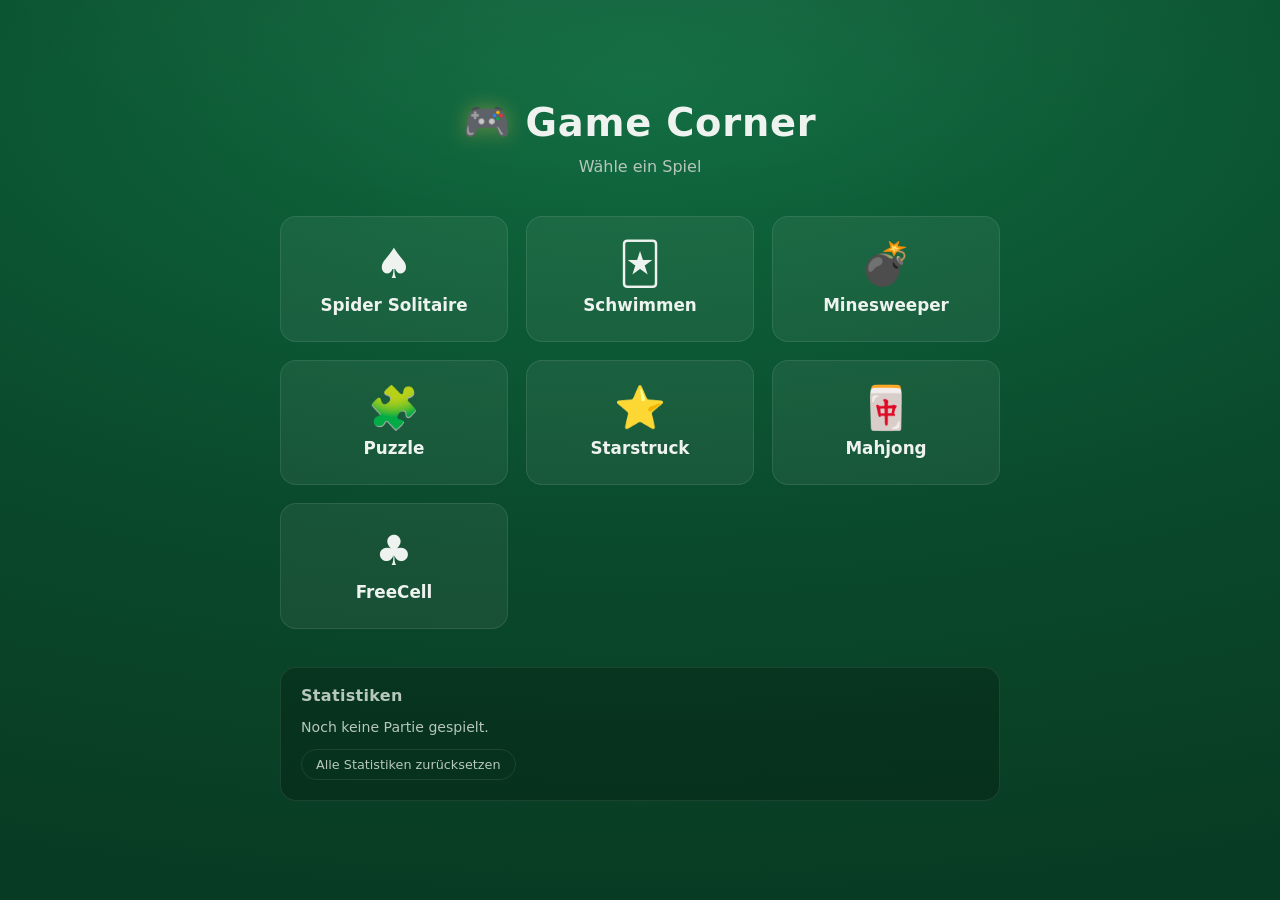
==== index.html @ 25af7669 "Initial commit" ====
<!DOCTYPE html>
<html lang="de">
<head>
<meta charset="UTF-8">
<meta name="viewport" content="width=device-width, initial-scale=1.0">
<title>Game Corner</title>
<link rel="manifest" href="manifest.webmanifest">
<meta name="theme-color" content="#0a4a2c">
<link rel="apple-touch-icon" href="icons/icon-180.png">
<meta name="apple-mobile-web-app-capable" content="yes">
<meta name="apple-mobile-web-app-status-bar-style" content="black">
<meta name="apple-mobile-web-app-title" content="Game Corner">
<link rel="stylesheet" href="hub.css">
</head>
<body>

  <div id="hub">
    <div class="hub-brand">
      <span class="hub-icon">🎮</span>
      <h1>Game Corner</h1>
    </div>
    <p class="hub-sub">Wähle ein Spiel</p>

    <div class="tile-grid">
      <a class="tile" href="games/spider/index.html">
        <span class="tile-icon">♠</span>
        <span class="tile-title">Spider Solitaire</span>
      </a>
      <a class="tile" href="games/schwimmen/index.html">
        <span class="tile-icon">🃏</span>
        <span class="tile-title">Schwimmen</span>
      </a>
      <a class="tile nur-rechner" href="games/minesweeper/index.html">
        <span class="tile-icon">💣</span>
        <span class="tile-title">Minesweeper</span>
      </a>
      <a class="tile nur-rechner" href="games/puzzle/index.html">
        <span class="tile-icon">🧩</span>
        <span class="tile-title">Puzzle</span>
      </a>
      <a class="tile" href="games/starstruck/index.html">
        <span class="tile-icon">⭐</span>
        <span class="tile-title">Starstruck</span>
      </a>
      <a class="tile" href="games/mahjong/index.html">
        <span class="tile-icon">🀄</span>
        <span class="tile-title">Mahjong</span>
      </a>
      <a class="tile" href="games/freecell/index.html">
        <span class="tile-icon">♣</span>
        <span class="tile-title">FreeCell</span>
      </a>
    </div>

    <p class="rechner-hinweis">Minesweeper und Puzzle brauchen eine Maus – die gibt es am Rechner.</p>

    <section id="hub-stats">
      <h2>Statistiken</h2>
      <table id="hub-stats-table">
        <thead>
          <tr>
            <th>Spiel</th>
            <th>Gespielt</th>
            <th>Gewonnen</th>
            <th>Quote</th>
            <th>Bestzeit</th>
          </tr>
        </thead>
        <tbody id="hub-stats-body"></tbody>
      </table>
      <p id="hub-stats-leer" class="hidden">Noch keine Partie gespielt.</p>
      <button id="hub-stats-reset" type="button">Alle Statistiken zurücksetzen</button>
    </section>
  </div>

  <script src="hub.js"></script>
  <script src="pwa.js" defer></script>
</body>
</html>
---- hub.css ----
:root {
  --felt-1: #0f6b3f;
  --felt-2: #0a4a2c;
  --felt-3: #083b23;
  --panel-border: rgba(255, 255, 255, 0.09);
  --accent: #f2c94c;
  --ink: #eef3ef;
  --ink-dim: #b7c7bd;
  --ease-move: cubic-bezier(0.22, 1, 0.36, 1);
}

* { box-sizing: border-box; }

html, body {
  height: 100%;
}

body {
  margin: 0;
  font-family: "Segoe UI", system-ui, Arial, sans-serif;
  color: var(--ink);
  min-height: 100vh;
  background:
    radial-gradient(ellipse 90% 60% at 50% -10%, rgba(255,255,255,0.05), transparent 60%),
    radial-gradient(ellipse 140% 90% at 50% 10%, var(--felt-1), var(--felt-2) 55%, var(--felt-3) 100%);
  display: flex;
  /* Automatische Ränder statt zentrierter Ausrichtung: Ist der Inhalt höher
     als das Fenster, bliebe bei "align-items: center" der obere Teil
     unerreichbar über dem Rand hängen. */
  align-items: flex-start;
  justify-content: center;
  padding: 24px;
}

#hub {
  margin: auto;
  text-align: center;
  max-width: 720px;
  width: 100%;
}

.hub-brand {
  display: flex;
  align-items: center;
  justify-content: center;
  gap: 14px;
}

.hub-icon {
  font-size: 2.4rem;
  filter: drop-shadow(0 0 10px rgba(242,201,76,0.4));
}

.hub-brand h1 {
  margin: 0;
  font-size: 2.4rem;
  font-weight: 700;
  letter-spacing: 0.02em;
}

.hub-sub {
  color: var(--ink-dim);
  margin: 12px 0 40px;
  font-size: 1rem;
}

.tile-grid {
  display: grid;
  /* Feste Dreierreihe: Fünf Kacheln teilen sich so 3 + 2 statt 4 + 1. */
  grid-template-columns: repeat(3, 1fr);
  gap: 18px;
}

@media (max-width: 560px) {
  .tile-grid { grid-template-columns: repeat(2, 1fr); }
}

.tile {
  display: flex;
  flex-direction: column;
  align-items: center;
  gap: 10px;
  padding: 26px 20px;
  border-radius: 16px;
  border: 1px solid var(--panel-border);
  background: rgba(255,255,255,0.06);
  color: var(--ink);
  text-decoration: none;
  transition: background 160ms ease, transform 140ms ease, box-shadow 160ms ease, border-color 160ms ease;
}

.tile:hover {
  background: var(--accent);
  color: #241a04;
  border-color: transparent;
  transform: translateY(-4px);
  box-shadow: 0 14px 28px rgba(242,201,76,0.35);
}

.tile-icon {
  font-size: 2.6rem;
  line-height: 1;
}

.tile-title {
  font-size: 1.05rem;
  font-weight: 700;
}



/* ------------------------------------------------------------------
   Statistiken über alle Spiele
   ------------------------------------------------------------------ */

#hub-stats {
  margin-top: 38px;
  padding: 18px 20px 20px;
  border: 1px solid var(--panel-border);
  border-radius: 16px;
  background: rgba(0,0,0,0.22);
  text-align: left;
}

#hub-stats h2 {
  margin: 0 0 14px;
  font-size: 1rem;
  font-weight: 600;
  color: var(--ink-dim);
  letter-spacing: 0.02em;
}

#hub-stats-table {
  width: 100%;
  border-collapse: collapse;
  font-size: 0.88rem;
}

#hub-stats-table th,
#hub-stats-table td {
  padding: 8px 10px;
  border-bottom: 1px solid var(--panel-border);
}

#hub-stats-table thead th {
  font-weight: 500;
  font-size: 0.76rem;
  text-transform: uppercase;
  letter-spacing: 0.05em;
  color: var(--ink-dim);
  text-align: right;
}

#hub-stats-table thead th:first-child { text-align: left; }
#hub-stats-table tbody th { text-align: left; font-weight: 600; }

#hub-stats-table tbody td {
  text-align: right;
  font-variant-numeric: tabular-nums;
  color: var(--ink-dim);
}

#hub-stats-table tbody tr.gesamt th,
#hub-stats-table tbody tr.gesamt td {
  border-bottom: 0;
  border-top: 1px solid rgba(242, 201, 76, 0.35);
  color: var(--ink);
  font-weight: 600;
}

#hub-stats-leer { color: var(--ink-dim); font-size: 0.88rem; margin: 4px 0 0; }
#hub-stats-leer.hidden { display: none; }
#hub-stats-table.hidden { display: none; }

#hub-stats-reset {
  margin-top: 14px;
  padding: 7px 14px;
  border-radius: 999px;
  border: 1px solid var(--panel-border);
  background: transparent;
  color: var(--ink-dim);
  font: inherit;
  font-size: 0.8rem;
  cursor: pointer;
  transition: color 130ms ease, border-color 130ms ease;
}

#hub-stats-reset:hover { color: var(--ink); border-color: var(--accent); }

/* =====================================================================
   Kleine Bildschirme

   Minesweeper und Puzzle setzen beide auf Dinge, die ein Telefon nicht
   hat – die rechte Maustaste, das Mausrad, Tastenkürzel. Statt sie halb
   bedienbar anzubieten, werden sie ausgeblendet und mit einem Satz erklärt.

   Ausschlaggebend ist dafür nicht die Fenstergröße, sondern womit gezeigt
   wird: "pointer: coarse" heißt Finger statt Maus. Ein kleingezogenes
   Fenster am Rechner soll die beiden Spiele nämlich weiterhin anbieten –
   die Maus ist ja da.
   ===================================================================== */
.rechner-hinweis {
  display: none;
  margin: 18px 0 0;
  font-size: 0.78rem;
  color: var(--ink-dim);
}

@media (pointer: coarse) {
  .tile.nur-rechner {
    display: none;
  }

  .rechner-hinweis {
    display: block;
  }
}

/* Die Tabelle dagegen hängt nur an der Breite. */
@media (max-width: 720px) {

  /* Fünf Spalten passen nicht auf ein Telefon; enger gesetzt schon. */
  #hub-stats-table {
    font-size: 0.76rem;
  }

  #hub-stats-table th,
  #hub-stats-table td {
    padding: 7px 4px;
  }

  #hub-stats-table thead th {
    font-size: 0.62rem;
    letter-spacing: 0.02em;
  }
}
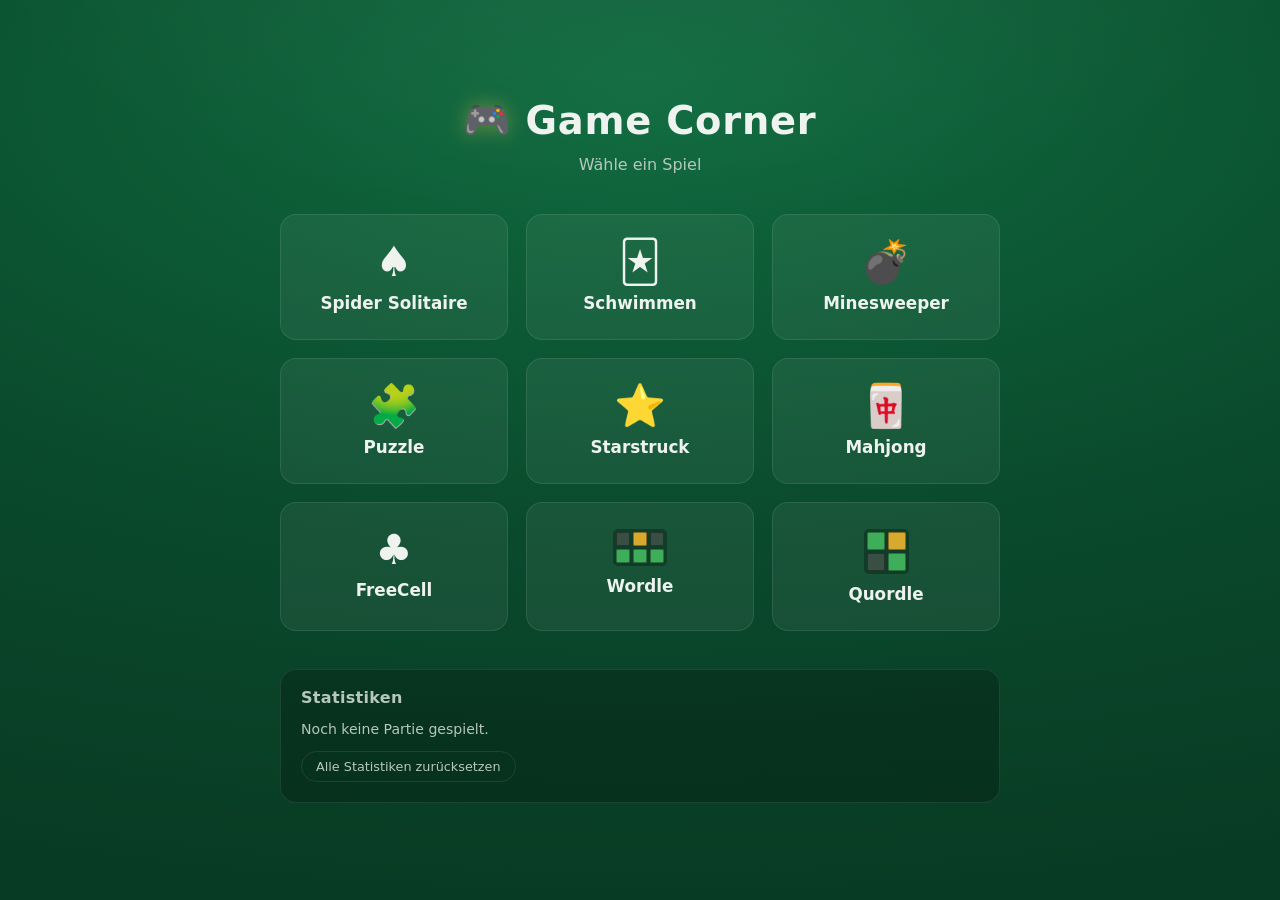
==== commit 0360756f: "Second commit mahjong nicer ; added wordle & quordle ; better smartphone view" ====
--- a/index.html
+++ b/index.html
@@ -1,79 +1,93 @@
-<!DOCTYPE html>
-<html lang="de">
-<head>
-<meta charset="UTF-8">
-<meta name="viewport" content="width=device-width, initial-scale=1.0">
-<title>Game Corner</title>
-<link rel="manifest" href="manifest.webmanifest">
-<meta name="theme-color" content="#0a4a2c">
-<link rel="apple-touch-icon" href="icons/icon-180.png">
-<meta name="apple-mobile-web-app-capable" content="yes">
-<meta name="apple-mobile-web-app-status-bar-style" content="black">
-<meta name="apple-mobile-web-app-title" content="Game Corner">
-<link rel="stylesheet" href="hub.css">
-</head>
-<body>
-
-  <div id="hub">
-    <div class="hub-brand">
-      <span class="hub-icon">🎮</span>
-      <h1>Game Corner</h1>
-    </div>
-    <p class="hub-sub">Wähle ein Spiel</p>
-
-    <div class="tile-grid">
-      <a class="tile" href="games/spider/index.html">
-        <span class="tile-icon">♠</span>
-        <span class="tile-title">Spider Solitaire</span>
-      </a>
-      <a class="tile" href="games/schwimmen/index.html">
-        <span class="tile-icon">🃏</span>
-        <span class="tile-title">Schwimmen</span>
-      </a>
-      <a class="tile nur-rechner" href="games/minesweeper/index.html">
-        <span class="tile-icon">💣</span>
-        <span class="tile-title">Minesweeper</span>
-      </a>
-      <a class="tile nur-rechner" href="games/puzzle/index.html">
-        <span class="tile-icon">🧩</span>
-        <span class="tile-title">Puzzle</span>
-      </a>
-      <a class="tile" href="games/starstruck/index.html">
-        <span class="tile-icon">⭐</span>
-        <span class="tile-title">Starstruck</span>
-      </a>
-      <a class="tile" href="games/mahjong/index.html">
-        <span class="tile-icon">🀄</span>
-        <span class="tile-title">Mahjong</span>
-      </a>
-      <a class="tile" href="games/freecell/index.html">
-        <span class="tile-icon">♣</span>
-        <span class="tile-title">FreeCell</span>
-      </a>
-    </div>
-
-    <p class="rechner-hinweis">Minesweeper und Puzzle brauchen eine Maus – die gibt es am Rechner.</p>
-
-    <section id="hub-stats">
-      <h2>Statistiken</h2>
-      <table id="hub-stats-table">
-        <thead>
-          <tr>
-            <th>Spiel</th>
-            <th>Gespielt</th>
-            <th>Gewonnen</th>
-            <th>Quote</th>
-            <th>Bestzeit</th>
-          </tr>
-        </thead>
-        <tbody id="hub-stats-body"></tbody>
-      </table>
-      <p id="hub-stats-leer" class="hidden">Noch keine Partie gespielt.</p>
-      <button id="hub-stats-reset" type="button">Alle Statistiken zurücksetzen</button>
-    </section>
-  </div>
-
-  <script src="hub.js"></script>
-  <script src="pwa.js" defer></script>
-</body>
-</html>
+<!DOCTYPE html>
+<html lang="de">
+<head>
+<meta charset="UTF-8">
+<meta name="viewport" content="width=device-width, initial-scale=1.0">
+<title>Game Corner</title>
+<link rel="manifest" href="manifest.webmanifest">
+<meta name="theme-color" content="#0a4a2c">
+<link rel="apple-touch-icon" href="icons/icon-180.png">
+<meta name="apple-mobile-web-app-capable" content="yes">
+<meta name="apple-mobile-web-app-status-bar-style" content="black">
+<meta name="apple-mobile-web-app-title" content="Game Corner">
+<link rel="stylesheet" href="hub.css">
+</head>
+<body>
+
+  <div id="hub">
+    <div class="hub-brand">
+      <span class="hub-icon">🎮</span>
+      <h1>Game Corner</h1>
+    </div>
+    <p class="hub-sub">Wähle ein Spiel</p>
+
+    <div class="tile-grid">
+      <a class="tile" href="games/spider/index.html">
+        <span class="tile-icon">♠</span>
+        <span class="tile-title">Spider Solitaire</span>
+      </a>
+      <a class="tile" href="games/schwimmen/index.html">
+        <span class="tile-icon">🃏</span>
+        <span class="tile-title">Schwimmen</span>
+      </a>
+      <a class="tile nur-rechner" href="games/minesweeper/index.html">
+        <span class="tile-icon">💣</span>
+        <span class="tile-title">Minesweeper</span>
+      </a>
+      <a class="tile nur-rechner" href="games/puzzle/index.html">
+        <span class="tile-icon">🧩</span>
+        <span class="tile-title">Puzzle</span>
+      </a>
+      <a class="tile" href="games/starstruck/index.html">
+        <span class="tile-icon">⭐</span>
+        <span class="tile-title">Starstruck</span>
+      </a>
+      <a class="tile" href="games/mahjong/index.html">
+        <span class="tile-icon">🀄</span>
+        <span class="tile-title">Mahjong</span>
+      </a>
+      <a class="tile" href="games/freecell/index.html">
+        <span class="tile-icon">♣</span>
+        <span class="tile-title">FreeCell</span>
+      </a>
+      <a class="tile" href="games/wordle/index.html">
+        <span class="tile-icon raster raster-wordle" aria-hidden="true">
+          <i class="ist-fehlt"></i><i class="ist-dabei"></i><i class="ist-fehlt"></i>
+          <i class="ist-richtig"></i><i class="ist-richtig"></i><i class="ist-richtig"></i>
+        </span>
+        <span class="tile-title">Wordle</span>
+      </a>
+      <a class="tile" href="games/quordle/index.html">
+        <span class="tile-icon raster raster-quordle" aria-hidden="true">
+          <i class="ist-richtig"></i><i class="ist-dabei"></i>
+          <i class="ist-fehlt"></i><i class="ist-richtig"></i>
+        </span>
+        <span class="tile-title">Quordle</span>
+      </a>
+    </div>
+
+    <p class="rechner-hinweis">Minesweeper und Puzzle brauchen eine Maus – die gibt es am Rechner.</p>
+
+    <section id="hub-stats">
+      <h2>Statistiken</h2>
+      <table id="hub-stats-table">
+        <thead>
+          <tr>
+            <th>Spiel</th>
+            <th>Gespielt</th>
+            <th>Gewonnen</th>
+            <th>Quote</th>
+            <th>Bestzeit</th>
+          </tr>
+        </thead>
+        <tbody id="hub-stats-body"></tbody>
+      </table>
+      <p id="hub-stats-leer" class="hidden">Noch keine Partie gespielt.</p>
+      <button id="hub-stats-reset" type="button">Alle Statistiken zurücksetzen</button>
+    </section>
+  </div>
+
+  <script src="hub.js"></script>
+  <script src="pwa.js" defer></script>
+</body>
+</html>
--- a/hub.css
+++ b/hub.css
@@ -1,236 +1,279 @@
-:root {
-  --felt-1: #0f6b3f;
-  --felt-2: #0a4a2c;
-  --felt-3: #083b23;
-  --panel-border: rgba(255, 255, 255, 0.09);
-  --accent: #f2c94c;
-  --ink: #eef3ef;
-  --ink-dim: #b7c7bd;
-  --ease-move: cubic-bezier(0.22, 1, 0.36, 1);
-}
-
-* { box-sizing: border-box; }
-
-html, body {
-  height: 100%;
-}
-
-body {
-  margin: 0;
-  font-family: "Segoe UI", system-ui, Arial, sans-serif;
-  color: var(--ink);
-  min-height: 100vh;
-  background:
-    radial-gradient(ellipse 90% 60% at 50% -10%, rgba(255,255,255,0.05), transparent 60%),
-    radial-gradient(ellipse 140% 90% at 50% 10%, var(--felt-1), var(--felt-2) 55%, var(--felt-3) 100%);
-  display: flex;
-  /* Automatische Ränder statt zentrierter Ausrichtung: Ist der Inhalt höher
-     als das Fenster, bliebe bei "align-items: center" der obere Teil
-     unerreichbar über dem Rand hängen. */
-  align-items: flex-start;
-  justify-content: center;
-  padding: 24px;
-}
-
-#hub {
-  margin: auto;
-  text-align: center;
-  max-width: 720px;
-  width: 100%;
-}
-
-.hub-brand {
-  display: flex;
-  align-items: center;
-  justify-content: center;
-  gap: 14px;
-}
-
-.hub-icon {
-  font-size: 2.4rem;
-  filter: drop-shadow(0 0 10px rgba(242,201,76,0.4));
-}
-
-.hub-brand h1 {
-  margin: 0;
-  font-size: 2.4rem;
-  font-weight: 700;
-  letter-spacing: 0.02em;
-}
-
-.hub-sub {
-  color: var(--ink-dim);
-  margin: 12px 0 40px;
-  font-size: 1rem;
-}
-
-.tile-grid {
-  display: grid;
-  /* Feste Dreierreihe: Fünf Kacheln teilen sich so 3 + 2 statt 4 + 1. */
-  grid-template-columns: repeat(3, 1fr);
-  gap: 18px;
-}
-
-@media (max-width: 560px) {
-  .tile-grid { grid-template-columns: repeat(2, 1fr); }
-}
-
-.tile {
-  display: flex;
-  flex-direction: column;
-  align-items: center;
-  gap: 10px;
-  padding: 26px 20px;
-  border-radius: 16px;
-  border: 1px solid var(--panel-border);
-  background: rgba(255,255,255,0.06);
-  color: var(--ink);
-  text-decoration: none;
-  transition: background 160ms ease, transform 140ms ease, box-shadow 160ms ease, border-color 160ms ease;
-}
-
-.tile:hover {
-  background: var(--accent);
-  color: #241a04;
-  border-color: transparent;
-  transform: translateY(-4px);
-  box-shadow: 0 14px 28px rgba(242,201,76,0.35);
-}
-
-.tile-icon {
-  font-size: 2.6rem;
-  line-height: 1;
-}
-
-.tile-title {
-  font-size: 1.05rem;
-  font-weight: 700;
-}
-
-
-
-/* ------------------------------------------------------------------
-   Statistiken über alle Spiele
-   ------------------------------------------------------------------ */
-
-#hub-stats {
-  margin-top: 38px;
-  padding: 18px 20px 20px;
-  border: 1px solid var(--panel-border);
-  border-radius: 16px;
-  background: rgba(0,0,0,0.22);
-  text-align: left;
-}
-
-#hub-stats h2 {
-  margin: 0 0 14px;
-  font-size: 1rem;
-  font-weight: 600;
-  color: var(--ink-dim);
-  letter-spacing: 0.02em;
-}
-
-#hub-stats-table {
-  width: 100%;
-  border-collapse: collapse;
-  font-size: 0.88rem;
-}
-
-#hub-stats-table th,
-#hub-stats-table td {
-  padding: 8px 10px;
-  border-bottom: 1px solid var(--panel-border);
-}
-
-#hub-stats-table thead th {
-  font-weight: 500;
-  font-size: 0.76rem;
-  text-transform: uppercase;
-  letter-spacing: 0.05em;
-  color: var(--ink-dim);
-  text-align: right;
-}
-
-#hub-stats-table thead th:first-child { text-align: left; }
-#hub-stats-table tbody th { text-align: left; font-weight: 600; }
-
-#hub-stats-table tbody td {
-  text-align: right;
-  font-variant-numeric: tabular-nums;
-  color: var(--ink-dim);
-}
-
-#hub-stats-table tbody tr.gesamt th,
-#hub-stats-table tbody tr.gesamt td {
-  border-bottom: 0;
-  border-top: 1px solid rgba(242, 201, 76, 0.35);
-  color: var(--ink);
-  font-weight: 600;
-}
-
-#hub-stats-leer { color: var(--ink-dim); font-size: 0.88rem; margin: 4px 0 0; }
-#hub-stats-leer.hidden { display: none; }
-#hub-stats-table.hidden { display: none; }
-
-#hub-stats-reset {
-  margin-top: 14px;
-  padding: 7px 14px;
-  border-radius: 999px;
-  border: 1px solid var(--panel-border);
-  background: transparent;
-  color: var(--ink-dim);
-  font: inherit;
-  font-size: 0.8rem;
-  cursor: pointer;
-  transition: color 130ms ease, border-color 130ms ease;
-}
-
-#hub-stats-reset:hover { color: var(--ink); border-color: var(--accent); }
-
-/* =====================================================================
-   Kleine Bildschirme
-
-   Minesweeper und Puzzle setzen beide auf Dinge, die ein Telefon nicht
-   hat – die rechte Maustaste, das Mausrad, Tastenkürzel. Statt sie halb
-   bedienbar anzubieten, werden sie ausgeblendet und mit einem Satz erklärt.
-
-   Ausschlaggebend ist dafür nicht die Fenstergröße, sondern womit gezeigt
-   wird: "pointer: coarse" heißt Finger statt Maus. Ein kleingezogenes
-   Fenster am Rechner soll die beiden Spiele nämlich weiterhin anbieten –
-   die Maus ist ja da.
-   ===================================================================== */
-.rechner-hinweis {
-  display: none;
-  margin: 18px 0 0;
-  font-size: 0.78rem;
-  color: var(--ink-dim);
-}
-
-@media (pointer: coarse) {
-  .tile.nur-rechner {
-    display: none;
-  }
-
-  .rechner-hinweis {
-    display: block;
-  }
-}
-
-/* Die Tabelle dagegen hängt nur an der Breite. */
-@media (max-width: 720px) {
-
-  /* Fünf Spalten passen nicht auf ein Telefon; enger gesetzt schon. */
-  #hub-stats-table {
-    font-size: 0.76rem;
-  }
-
-  #hub-stats-table th,
-  #hub-stats-table td {
-    padding: 7px 4px;
-  }
-
-  #hub-stats-table thead th {
-    font-size: 0.62rem;
-    letter-spacing: 0.02em;
-  }
-}
+:root {
+  --felt-1: #0f6b3f;
+  --felt-2: #0a4a2c;
+  --felt-3: #083b23;
+  --panel-border: rgba(255, 255, 255, 0.09);
+  --accent: #f2c94c;
+  --ink: #eef3ef;
+  --ink-dim: #b7c7bd;
+  --ease-move: cubic-bezier(0.22, 1, 0.36, 1);
+}
+
+* { box-sizing: border-box; }
+
+html, body {
+  height: 100%;
+}
+
+body {
+  margin: 0;
+  font-family: "Segoe UI", system-ui, Arial, sans-serif;
+  color: var(--ink);
+  min-height: 100vh;
+  /* Die Grundfarbe trägt die ganze Seite, der Verlauf liegt nur oben darauf.
+
+     Beides ist nötig: `html` und `body` sind genau fensterhoch, und ein
+     Hintergrund ohne `no-repeat` kachelt darunter weiter – bei einer Seite,
+     die länger ist als das Fenster, sieht man die Wiederholung als harte
+     Kante quer über den Schirm. Ohne Grundfarbe wiederum bliebe unterhalb
+     des Verlaufs nichts übrig. Der Verlauf endet unten ohnehin in --felt-3,
+     deshalb geht er nahtlos in die Fläche über. */
+  background-color: var(--felt-3);
+  background-image:
+    radial-gradient(ellipse 90% 60% at 50% -10%, rgba(255,255,255,0.05), transparent 60%),
+    radial-gradient(ellipse 140% 90% at 50% 10%, var(--felt-1), var(--felt-2) 55%, var(--felt-3) 100%);
+  background-repeat: no-repeat;
+  display: flex;
+  /* Automatische Ränder statt zentrierter Ausrichtung: Ist der Inhalt höher
+     als das Fenster, bliebe bei "align-items: center" der obere Teil
+     unerreichbar über dem Rand hängen. */
+  align-items: flex-start;
+  justify-content: center;
+  padding: 24px;
+}
+
+#hub {
+  margin: auto;
+  text-align: center;
+  max-width: 720px;
+  width: 100%;
+}
+
+.hub-brand {
+  display: flex;
+  align-items: center;
+  justify-content: center;
+  gap: 14px;
+}
+
+.hub-icon {
+  font-size: 2.4rem;
+  filter: drop-shadow(0 0 10px rgba(242,201,76,0.4));
+}
+
+.hub-brand h1 {
+  margin: 0;
+  font-size: 2.4rem;
+  font-weight: 700;
+  letter-spacing: 0.02em;
+}
+
+.hub-sub {
+  color: var(--ink-dim);
+  margin: 12px 0 40px;
+  font-size: 1rem;
+}
+
+.tile-grid {
+  display: grid;
+  /* Feste Dreierreihe: Fünf Kacheln teilen sich so 3 + 2 statt 4 + 1. */
+  grid-template-columns: repeat(3, 1fr);
+  gap: 18px;
+}
+
+@media (max-width: 560px) {
+  .tile-grid { grid-template-columns: repeat(2, 1fr); }
+}
+
+.tile {
+  display: flex;
+  flex-direction: column;
+  align-items: center;
+  gap: 10px;
+  padding: 26px 20px;
+  border-radius: 16px;
+  border: 1px solid var(--panel-border);
+  background: rgba(255,255,255,0.06);
+  color: var(--ink);
+  text-decoration: none;
+  transition: background 160ms ease, transform 140ms ease, box-shadow 160ms ease, border-color 160ms ease;
+}
+
+.tile:hover {
+  background: var(--accent);
+  color: #241a04;
+  border-color: transparent;
+  transform: translateY(-4px);
+  box-shadow: 0 14px 28px rgba(242,201,76,0.35);
+}
+
+.tile-icon {
+  font-size: 2.6rem;
+  line-height: 1;
+}
+
+/* Wordle und Quordle bekommen statt eines Zeichens ihr eigenes Wahrzeichen:
+   das Raster aus gefärbten Kästchen. Ein Emoji gibt es dafür nicht, und
+   ein beliebiges Symbol hätte nichts mit dem Spiel zu tun.
+
+   Die Farben sind dieselben wie im Spiel. Sie stehen hier fest und nicht
+   als Variable, weil die Kacheln beim Überfahren gelb werden – ein Gelb
+   auf Gelb wäre weg, deshalb bekommt jedes Kästchen eine dunkle Kante. */
+.raster {
+  display: grid;
+  gap: 3px;
+  padding: 3px;
+  border-radius: 5px;
+  background: rgba(0, 0, 0, 0.28);
+}
+
+.raster i {
+  width: 14px;
+  height: 14px;
+  border-radius: 2px;
+  box-shadow: inset 0 0 0 1px rgba(0, 0, 0, 0.35);
+}
+
+.raster-wordle { grid-template-columns: repeat(3, 14px); }
+
+/* Vier Kästchen für vier gleichzeitige Wörter, in derselben Anordnung
+   wie die Felder im Spiel. */
+.raster-quordle { grid-template-columns: repeat(2, 18px); }
+.raster-quordle i { width: 18px; height: 18px; }
+
+.raster i.ist-richtig { background: #3fae5a; }
+.raster i.ist-dabei { background: #d8a92f; }
+.raster i.ist-fehlt { background: #3a4f44; }
+
+.tile-title {
+  font-size: 1.05rem;
+  font-weight: 700;
+}
+
+
+
+/* ------------------------------------------------------------------
+   Statistiken über alle Spiele
+   ------------------------------------------------------------------ */
+
+#hub-stats {
+  margin-top: 38px;
+  padding: 18px 20px 20px;
+  border: 1px solid var(--panel-border);
+  border-radius: 16px;
+  background: rgba(0,0,0,0.22);
+  text-align: left;
+}
+
+#hub-stats h2 {
+  margin: 0 0 14px;
+  font-size: 1rem;
+  font-weight: 600;
+  color: var(--ink-dim);
+  letter-spacing: 0.02em;
+}
+
+#hub-stats-table {
+  width: 100%;
+  border-collapse: collapse;
+  font-size: 0.88rem;
+}
+
+#hub-stats-table th,
+#hub-stats-table td {
+  padding: 8px 10px;
+  border-bottom: 1px solid var(--panel-border);
+}
+
+#hub-stats-table thead th {
+  font-weight: 500;
+  font-size: 0.76rem;
+  text-transform: uppercase;
+  letter-spacing: 0.05em;
+  color: var(--ink-dim);
+  text-align: right;
+}
+
+#hub-stats-table thead th:first-child { text-align: left; }
+#hub-stats-table tbody th { text-align: left; font-weight: 600; }
+
+#hub-stats-table tbody td {
+  text-align: right;
+  font-variant-numeric: tabular-nums;
+  color: var(--ink-dim);
+}
+
+#hub-stats-table tbody tr.gesamt th,
+#hub-stats-table tbody tr.gesamt td {
+  border-bottom: 0;
+  border-top: 1px solid rgba(242, 201, 76, 0.35);
+  color: var(--ink);
+  font-weight: 600;
+}
+
+#hub-stats-leer { color: var(--ink-dim); font-size: 0.88rem; margin: 4px 0 0; }
+#hub-stats-leer.hidden { display: none; }
+#hub-stats-table.hidden { display: none; }
+
+#hub-stats-reset {
+  margin-top: 14px;
+  padding: 7px 14px;
+  border-radius: 999px;
+  border: 1px solid var(--panel-border);
+  background: transparent;
+  color: var(--ink-dim);
+  font: inherit;
+  font-size: 0.8rem;
+  cursor: pointer;
+  transition: color 130ms ease, border-color 130ms ease;
+}
+
+#hub-stats-reset:hover { color: var(--ink); border-color: var(--accent); }
+
+/* =====================================================================
+   Kleine Bildschirme
+
+   Minesweeper und Puzzle setzen beide auf Dinge, die ein Telefon nicht
+   hat – die rechte Maustaste, das Mausrad, Tastenkürzel. Statt sie halb
+   bedienbar anzubieten, werden sie ausgeblendet und mit einem Satz erklärt.
+
+   Ausschlaggebend ist dafür nicht die Fenstergröße, sondern womit gezeigt
+   wird: "pointer: coarse" heißt Finger statt Maus. Ein kleingezogenes
+   Fenster am Rechner soll die beiden Spiele nämlich weiterhin anbieten –
+   die Maus ist ja da.
+   ===================================================================== */
+.rechner-hinweis {
+  display: none;
+  margin: 18px 0 0;
+  font-size: 0.78rem;
+  color: var(--ink-dim);
+}
+
+@media (pointer: coarse) {
+  .tile.nur-rechner {
+    display: none;
+  }
+
+  .rechner-hinweis {
+    display: block;
+  }
+}
+
+/* Die Tabelle dagegen hängt nur an der Breite. */
+@media (max-width: 720px) {
+
+  /* Fünf Spalten passen nicht auf ein Telefon; enger gesetzt schon. */
+  #hub-stats-table {
+    font-size: 0.76rem;
+  }
+
+  #hub-stats-table th,
+  #hub-stats-table td {
+    padding: 7px 4px;
+  }
+
+  #hub-stats-table thead th {
+    font-size: 0.62rem;
+    letter-spacing: 0.02em;
+  }
+}
